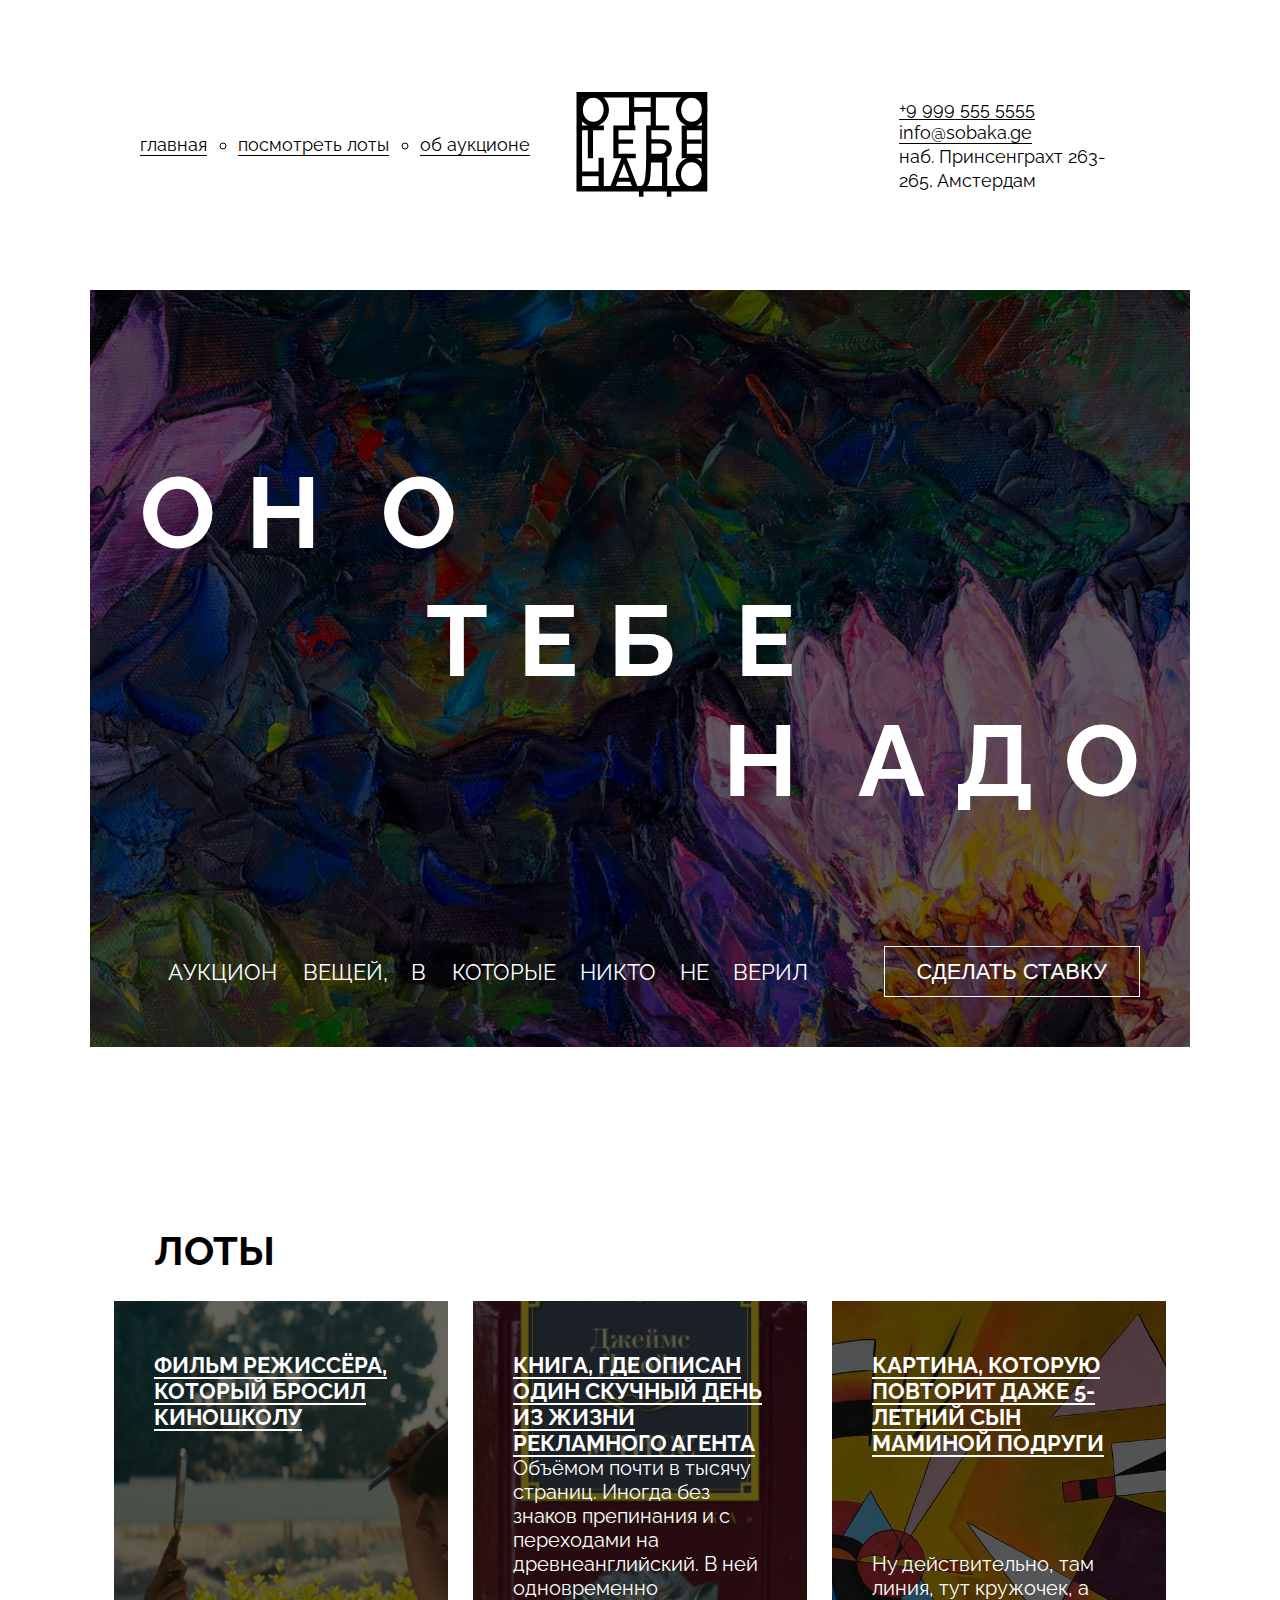
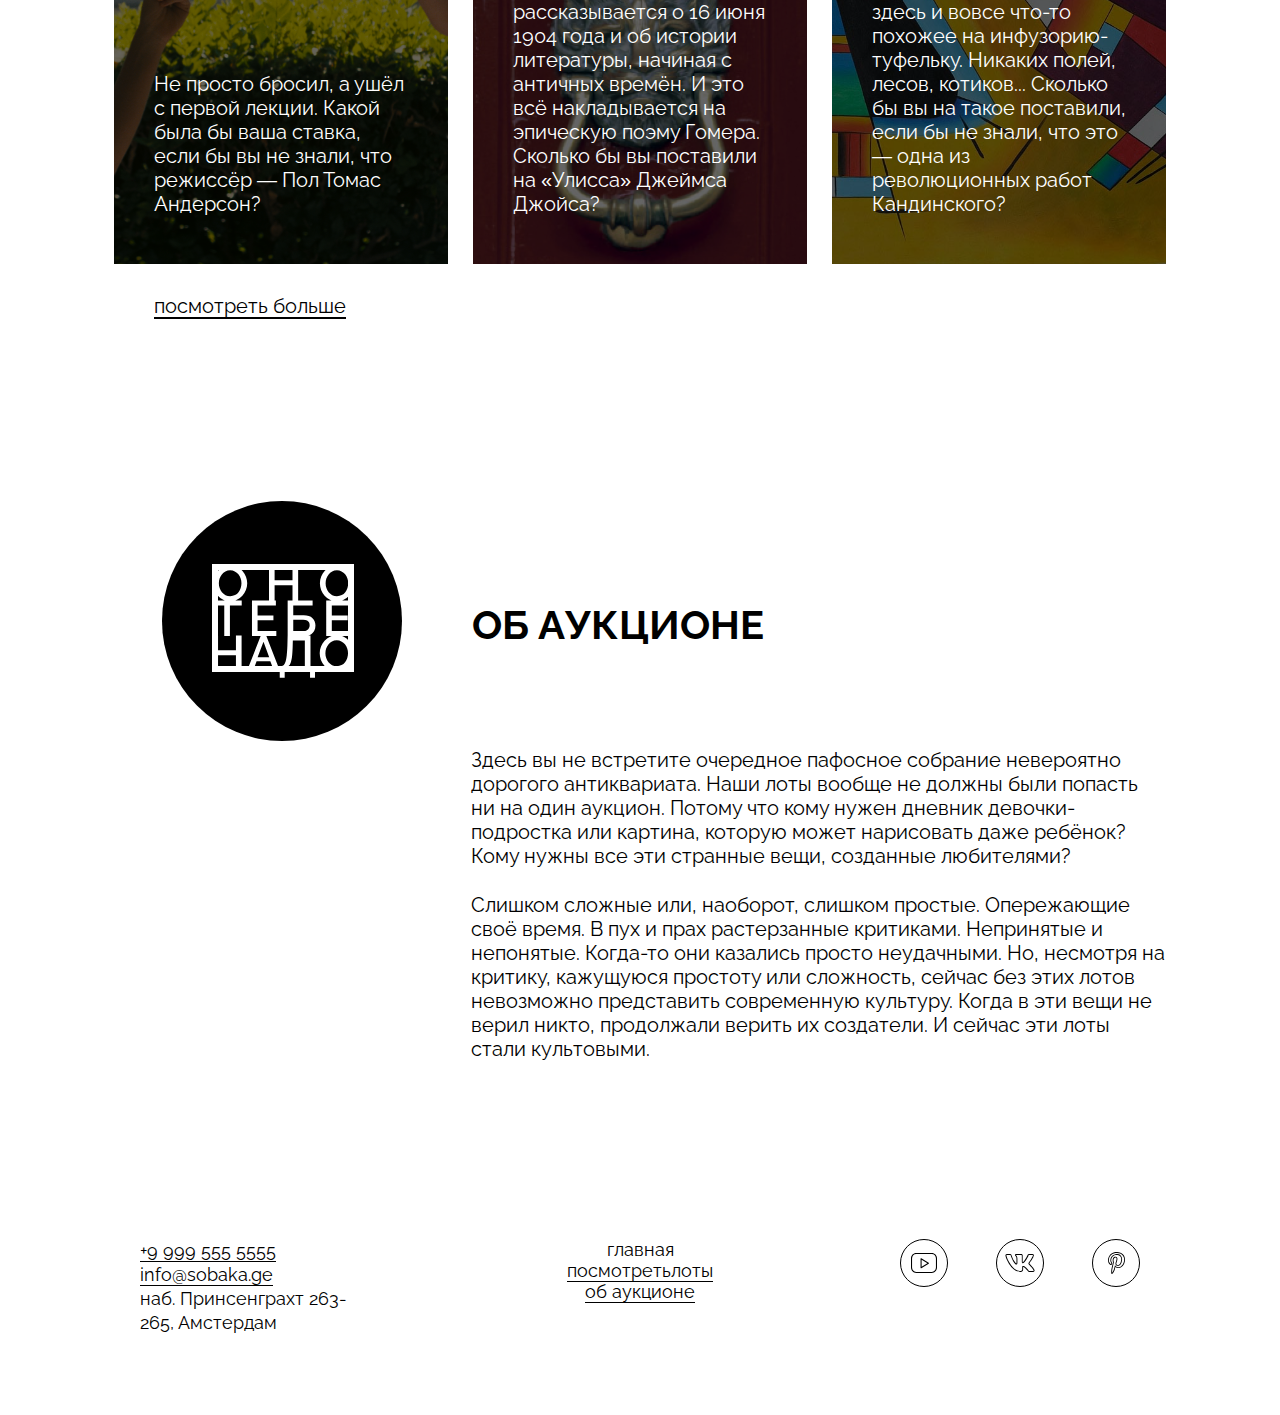
==== index.html @ 87c09fdd "after checklist" ====
<!DOCTYPE html>
  <html lang="ru">
    <head>
      <meta charset="UTF-8" />
      <meta http-equiv="X-UA-Compatible" content="IE=edge" />
      <meta name="viewport" content="width=device-width, initial-scale=1.0" />
      <title>Оно тебе надо — аукцион вещей, в которые никто не верил</title>
      <link rel="stylesheet" href="./styles/global.css">
      <link rel="stylesheet" href="./styles/style.css">
      <link rel="stylesheet" href="./fonts/fonts.css">
    </head>
    <body>
      <header class="header">
        <nav class="header_menu">
          <ul class="header_menu-list">
            <li class="header_menu-item header_menu-item_active">
              <a href="#">главная</a>
            </li>
            <li class="header_menu-item">
              <a href="#">посмотреть&nbsp;лоты</a>
            </li>
            <li class="header_menu-item">
              <a href="#">об аукционе</a>
            </li>
          </ul>
        </nav>
      <a class="header_logo-link">
        <img src="images/logo-black.svg" alt="Логотип">
      </a>
      <address class="address header_contacts">
        <a href="tel:+99995555555">+9 999 555 5555</a>
        <a href="mailto:info@sobaka.ge">info@sobaka.ge</a>
        <p>наб. Принсенграхт 263-<br>265, Амстердам</p>
      </address>
      </header>
      <main>
        <section class="cover">
          <div class="overlay"></div>
          <h1 class="cover_title"> 
            <span class="aligned-text">о<span class="letter-spacing-extended">но</span></span>
            <span class="aligned-text aligned-text_center">те<span class="letter-spacing-extended">бе</span></span>
            <span class="aligned-text aligned-text_right"><span class="letter-spacing-extended">н</span><span>ад</span><span class="no-letter-spacing">о</span></span>
          </h1>
          <div class="cover_description">
            <h4 class="cover_description-text">Аукцион 
              <span class="cover_description-text-center">вещей, в</span>
              <span class="cover_description-text-right">которые никто не верил</span>
            </h4>
            <button class="bet-button">Сделать ставку</button>
          </div>
        </section>
        <section class="lots">
          <h2 class="lots_heading">Лоты</h2>
          <ul class="lots_card-list">
            <li>
              <a href="#" class="card-link">
                <article class="card card_type_film">
                  <div class="overlay"></div>
                  <h4 class="card_title">Фильм режиссёра, который бросил киношколу</h4>
                  <p class="card_text"> Не просто бросил, а ушёл с первой лекции. Какой была бы ваша ставка, если бы вы не знали, что режиссёр — Пол Томас Андерсон?</p>
                </article> 
              </a>
            </li>
            <li>
              <a href="#" class="card-link">
                <article class="card card_type_book">
                  <div class="overlay"></div>
                  <h4 class="card_title">Книга, где описан один скучный день из жизни рекламного агента</h4>
                  <p class="card_text">Объёмом почти в тысячу страниц. Иногда без знаков препинания и с переходами на древнеанглийский. В ней одновременно рассказывается о 16 июня 1904 года и об истории литературы, начиная с античных времён. И это всё накладывается на эпическую поэму Гомера. Сколько бы вы поставили на «Улисса» Джеймса Джойса?</p>
                </article>
              </a>
            </li>
            <li>
              <a href="#" class="card-link">
                <article class="card card_type_picture">
                  <div class="overlay"></div>
                  <h4 class="card_title">Картина, которую повторит даже 5-летний сын маминой подруги</h4>
                  <p class="card_text">Ну действительно, там линия, тут кружочек, а здесь и вовсе что-то похожее на инфузорию-туфельку. Никаких полей, лесов, котиков... Сколько бы вы на такое поставили, если бы не знали, что это — одна из революционных работ Кандинского?</p>
                </article>
              </a>
            </li>
          </ul>
        <a href="#" class="lots_look-more-link">посмотреть больше</a>
        </section>
        <section class="about">
          <div class="about_column">
            <div class="about_logo">
              <img class="about_logo-image" src="./images/logo-white.svg" alt="">
            </div>
            <h2 class="about_text-title">Об аукционе</h2>
              <p class="about_text">Здесь вы не встретите очередное пафосное собрание невероятно дорогого антиквариата.
                Наши лоты вообще не должны были попасть ни на один аукцион.
                Потому что кому нужен дневник девочки-подростка или картина, которую может нарисовать даже ребёнок?
                Кому нужны все эти странные вещи, созданные любителями?
              </p>
              <p class="about_text">Слишком сложные или, наоборот, слишком простые.
                Опережающие своё время. 
                В пух и прах растерзанные критиками. 
                Непринятые и непонятые. Когда-то они казались просто неудачными. 
                Но, несмотря на критику, кажущуюся простоту или сложность, сейчас без этих лотов невозможно представить современную культуру.
                Когда в эти вещи не верил никто, продолжали верить их создатели.
                И сейчас эти лоты стали культовыми. 
              </p>
          </div>
        </section>
      </main>
    
      <footer class="footer">
        <address class="address footer_contacts">
          <a href="tel:+99995555555">+9 999 555 5555</a>
          <a href="mailto:info@sobaka.ge">info@sobaka.ge</a>
          <p>наб. Принсенграхт 263-<br>265, Амстердам</p>
        </address>
        <nav class="footer_menu">
          <ul class="footer_menu-list">
            <li class="footer_menu-item footer_menu-link_active">
              <a class="footer_menu-link" href="#">главная</a>
            </li>
            <li class="footer_menu-item">
              <a class="footer_menu-link" href="#">посмотретьлоты</a>
            </li>
            <li class="footer_menu-item">
              <a class="footer_menu-link" href="#">об аукционе</a>
            </li>
          </ul>
        </nav>
        <div class="footer_social">
          <ul class="footer_social-list">
            <li class="footer_social-list-item">
              <a href="#" class="footer_social-link">
                <img src="./images/yt.svg" alt="youTube">
              </a>
            </li>
            <li class="footer_social-list-item">
              <a href="#" class="footer_social-link">
                <img src="./images/vk.svg" alt="vk">
              </a>
            </li>
            <li class="footer_social-list-item">
              <a href="#" class="footer_social-link">
                <img src="./images/pinterest.svg" alt="pinterest">
              </a>
            </li>
          </ul>
        </div>
        
      </footer>
    </body>
  </html>
---- styles/global.css ----
*,
*::before,
*::after {
  box-sizing: border-box;
}

body {
  width: 1100px;
  margin: 0 auto;
  font-family: Raleway, sans-serif;
}

h1,
h2,
h3,
h4,
h5,
h6,
p,
ul,
ol,
li,
blockquote {
  margin: 0;
  padding: 0;
}

a {
  color: inherit;
}

img {
  width: 100%;
  height: 100%;
}
---- styles/style.css ----
/* место для вашего кода */

/* Header */

.header {
    margin: 92px 24px 45px 24px;
    padding: 0 25px;
    padding-left: 26px;
    padding-right: 25px;
    display: grid;
    grid-template-columns: 1fr min-content 1fr;
    justify-items: stretch;
}
.header_menu {
    display: grid;
}
.header_menu-list {
    display: grid;
    grid-template-rows: 1fr;
    grid-template-columns: 1fr 3fr 3fr;
    column-gap: 31px;
    align-items: center;
    justify-items: stretch;
    list-style: circle;
}
.header_menu-item {
    font-size: 18px;
    line-height: 21.13px;
    text-underline-offset: 4px;
}
.header_menu-item_active .header_menu-link {
    text-decoration: none;
}
.header_menu-item:nth-child(1) {
    list-style: none;
}
.header_logo-link {
    width: 148px;
    height: 105px;
}
.header_contacts {
    display: grid;
    justify-content: end;
    align-content: space-around;
    padding: 5px 35px 5px 0;
}
.address {
    text-underline-offset: 4px;
    font-size: 18px;
    line-height: 24px;
    font-style: normal;
}

/* Cover section*/

.cover {
    margin-top: 92px;
    margin-bottom: 20px;
    padding: 165px 50px 59px 50px;
    position: relative;
    background: url(../images/cover.jpg) center no-repeat;
    background-size: cover;
    height: 757px;
    color: #FFFFFF;
    display: grid;
    grid-template-rows: 3fr 1fr;
}

.overlay {
    position: absolute;
    inset: 0;
    height: 100%;
    width: 100%;
    z-index: 1;
    background-color: rgba(0, 0, 0, 0.6);
}
.cover_title {
    display: grid;
    grid-template-columns: 1fr;
    grid-template-rows: repeat(3, 115px);
    row-gap: 13px;
    z-index: 3;
    padding-bottom: 120px;
}
.aligned-text {
    line-height: 115px;
    letter-spacing: 30px;
    font-size: 100px;
    text-transform: uppercase;
    font-weight: 700;
}
.aligned-text_center {
    text-align: center;
}
.aligned-text_right {
    text-align: right;
    line-height: 100px;
}
.letter-spacing-extended {
    letter-spacing: 60px;
}
.no-letter-spacing {
    letter-spacing: normal;
}
.cover_description {
    display: grid;
    grid-template-columns: 3fr auto;
    z-index: 3;
    padding-left: 28px;
}
.cover_description-text {
    padding-top: 12px;
    font-size: 22px;
    text-transform: uppercase;
    font-weight: 400;
    text-align:  left;
    line-height: 28px;
    word-spacing: 20px;
}
.cover_description-text-center {
    word-spacing: 17px; 
}
.cover_description-text-right {
    word-spacing: 18px;
}
.bet-button {
    background-color: transparent;
    font-size: 22px;
    font-weight: 500;
    line-height: 26px;
    text-transform: uppercase;
    text-align: center;
    color: #FFFFFF;
    border: #FFFFFF solid 1px;
    padding: 12px 32px 11px 31px;
}


/* Lots section*/

.lots {
    margin: 180px 24px 90px 24px;
}
.lots_heading {
    font-size: 40px;
    font-weight: 700;
    line-height: 47px;
    text-transform: uppercase;
    padding-left: 40px;
    padding-bottom: 27px;
}

.lots_card-list {
    display: grid;
    grid-template-columns: 1fr 1fr 1fr;
    column-gap: 25px;
    list-style: none;
    margin-bottom: 30px;
}
.card-link {
    color: #FFFFFF;
    text-decoration: none;
}
.card {
    display: grid;
    align-content: space-between;
    padding: 51px 40px 48px 40px;
    position: relative;
}
.card_type_film {
    background: url(../images/card-lot-01.jpg) center no-repeat;
    background-size: cover;
    width: 334px;
    height: 563px;
    
}
.card_type_book {
    background: url(../images/card-lot-02.jpg) center no-repeat;
    background-size: cover;
    width: 334px;
    height: 563px;
}
.card_type_picture {
    background: url(../images/card-lot-03.jpg) center no-repeat;
    background-size: cover;
    width: 334px;
    height: 563px;
}
.card_title {
    position: relative;
    z-index: 3;
    font-size: 22px;
    font-weight: 700;
    line-height: 26px;
    text-transform: uppercase;
    text-decoration: underline;
    text-underline-offset: 4px;
}

.card_text {
    position: relative;
    z-index: 3;
    font-size: 20px;
    font-weight: 400;
    line-height: 24px; 
    text-decoration: none;
}
.lots_look-more-link {
    font-size: 20px;
    font-weight: 400;
    line-height: 25px;
    text-underline-offset: 4px;
    padding-left: 40px;
}

/* About section */

.about {
    padding: 37px 24px 13px 25px;
}
.about_column {
    padding-top: 55px;
    display: grid;
    grid-template-columns: 334px 1fr;
    grid-template-rows: auto;
    justify-items: center;
}
.about_logo {
    display: grid;
    justify-content: center;
    align-items: center;
    background-color: black;
    width: 240px;
    height: 240px;
    border-radius: 50%;
}
.about_logo-image {
    max-width: 148px;
    max-height: 114px;  
}
.about_text-title {
    margin: 100px 380px 100px 0 ;
    font-size: 40px;
    font-weight: 700;
    text-transform: uppercase;
}
.about_text {
    display: grid;
    grid-column: 2/3;
    font-size: 20px;
    font-weight: 400;
    line-height: 24px;
    padding-left: 22px;
}
.about_text:first-of-type {
    padding-bottom: 25px;
}


/* Footer */
.footer {
    margin-top: 150px;
    margin-bottom: 80px;
    display: grid;
    grid-template-columns: 1fr min-content 1fr;
    grid-template-rows: 1fr;
    padding: 15px 50px 0 50px;
    align-items: center;
}
.footer_contacts {
    display: grid;
    justify-self: start;
} 
.footer_menu {
    display: grid;
    align-self: start;
}
.footer_menu-list {
    font-style: normal;
    font-weight: 400;
    font-size: 18px;
    line-height: 21px;
    text-align: center; 
}
.footer_menu-item {
    list-style: none;
    text-underline-offset: 4px;
}
.footer_menu-link_active .footer_menu-link {
    text-decoration: none;
}

.footer_social {
    display: grid;
    justify-self: end;
    align-self: start;
}
.footer_social-list {
    display: grid;
    grid-template-rows: 1fr;
    grid-template-columns: 1fr 1fr 1fr;
}
.footer_social-list-item {
    margin-left: 48px;
    list-style: none;
    display: grid;
    justify-content: end;
    justify-self: end;
}
.footer_social-link {
    width: 48px;
    height: 48px;  
}
---- fonts/fonts.css ----
@font-face {
  font-family: Raleway;
  src:
    url(./Raleway-Regular.woff2) format('woff2'),
    url(./Raleway-Regular.woff) format('woff');
  font-weight: normal;
  font-display: swap;
}

@font-face {
  font-family: Raleway;
  src:
    url(./Raleway-Bold.woff2) format('woff2'),
    url(./Raleway-Bold.woff) format('woff');
  font-weight: bold;
  font-display: swap;
}
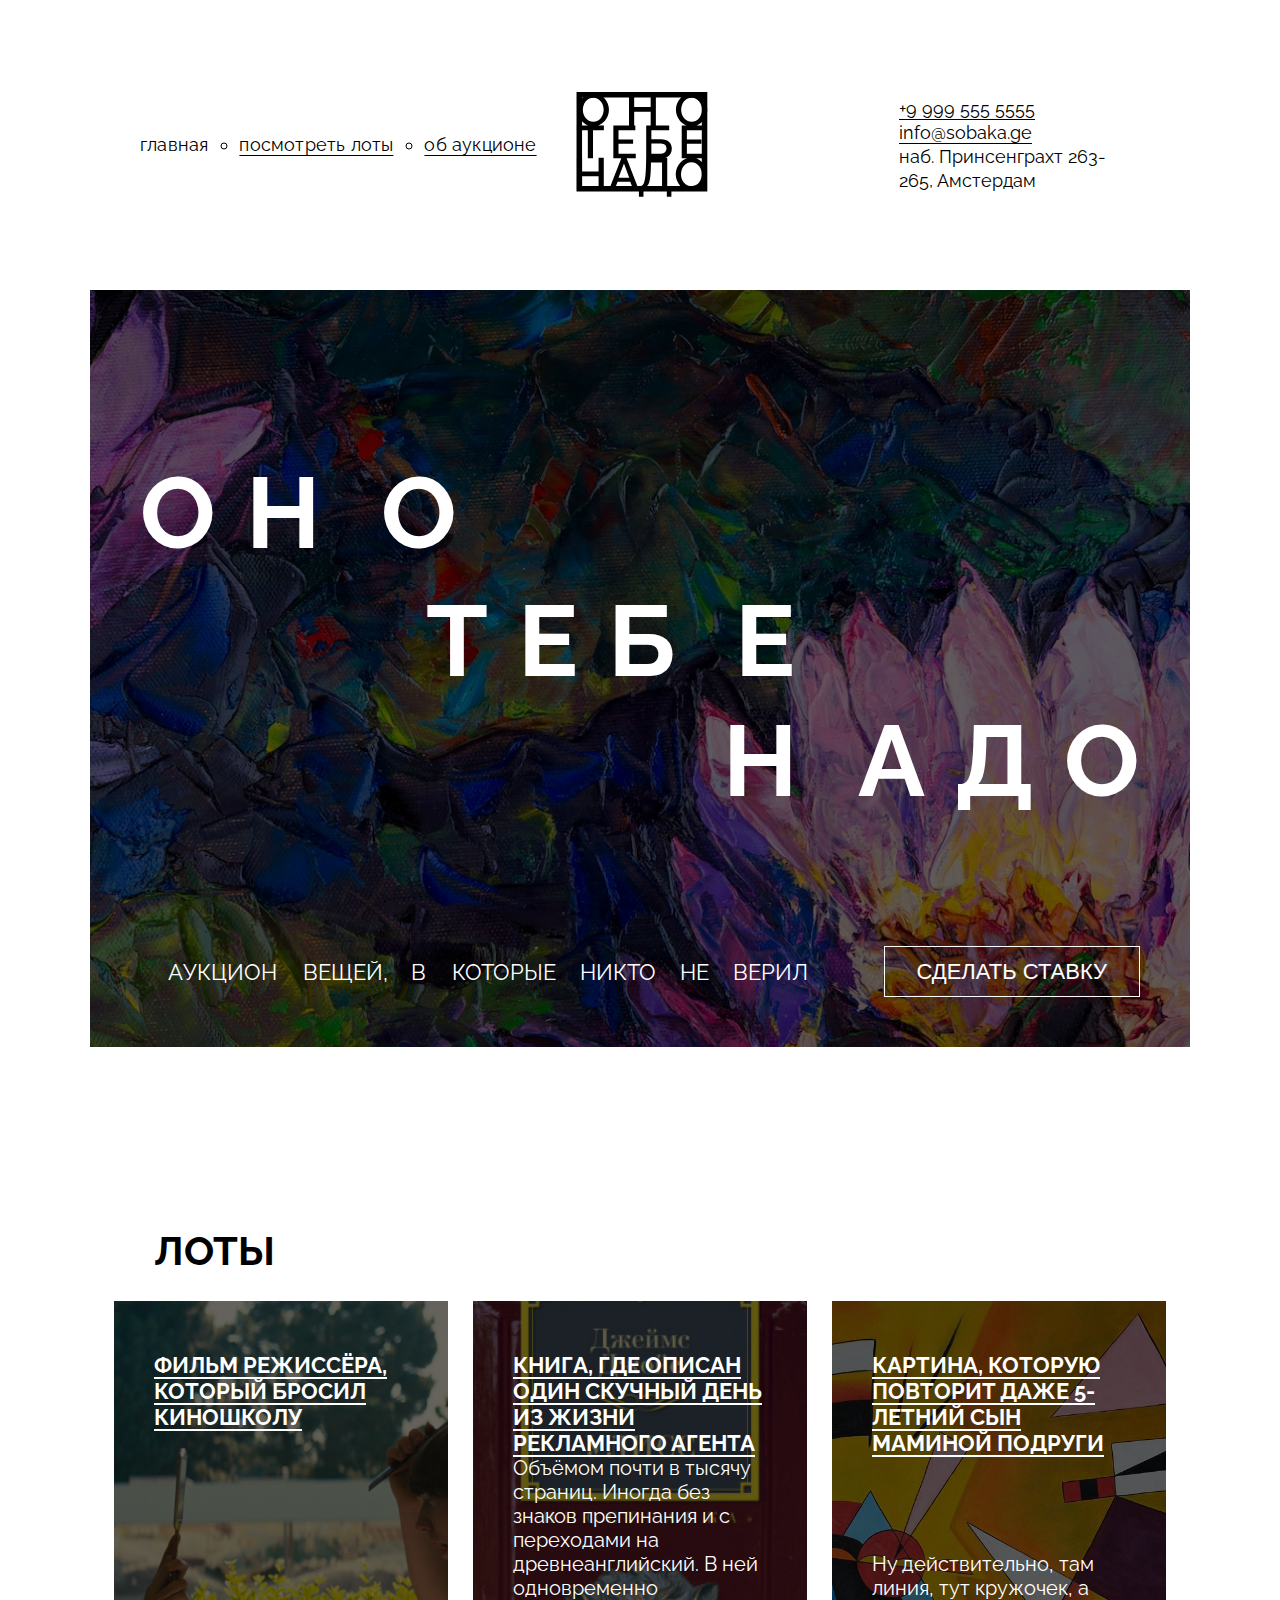
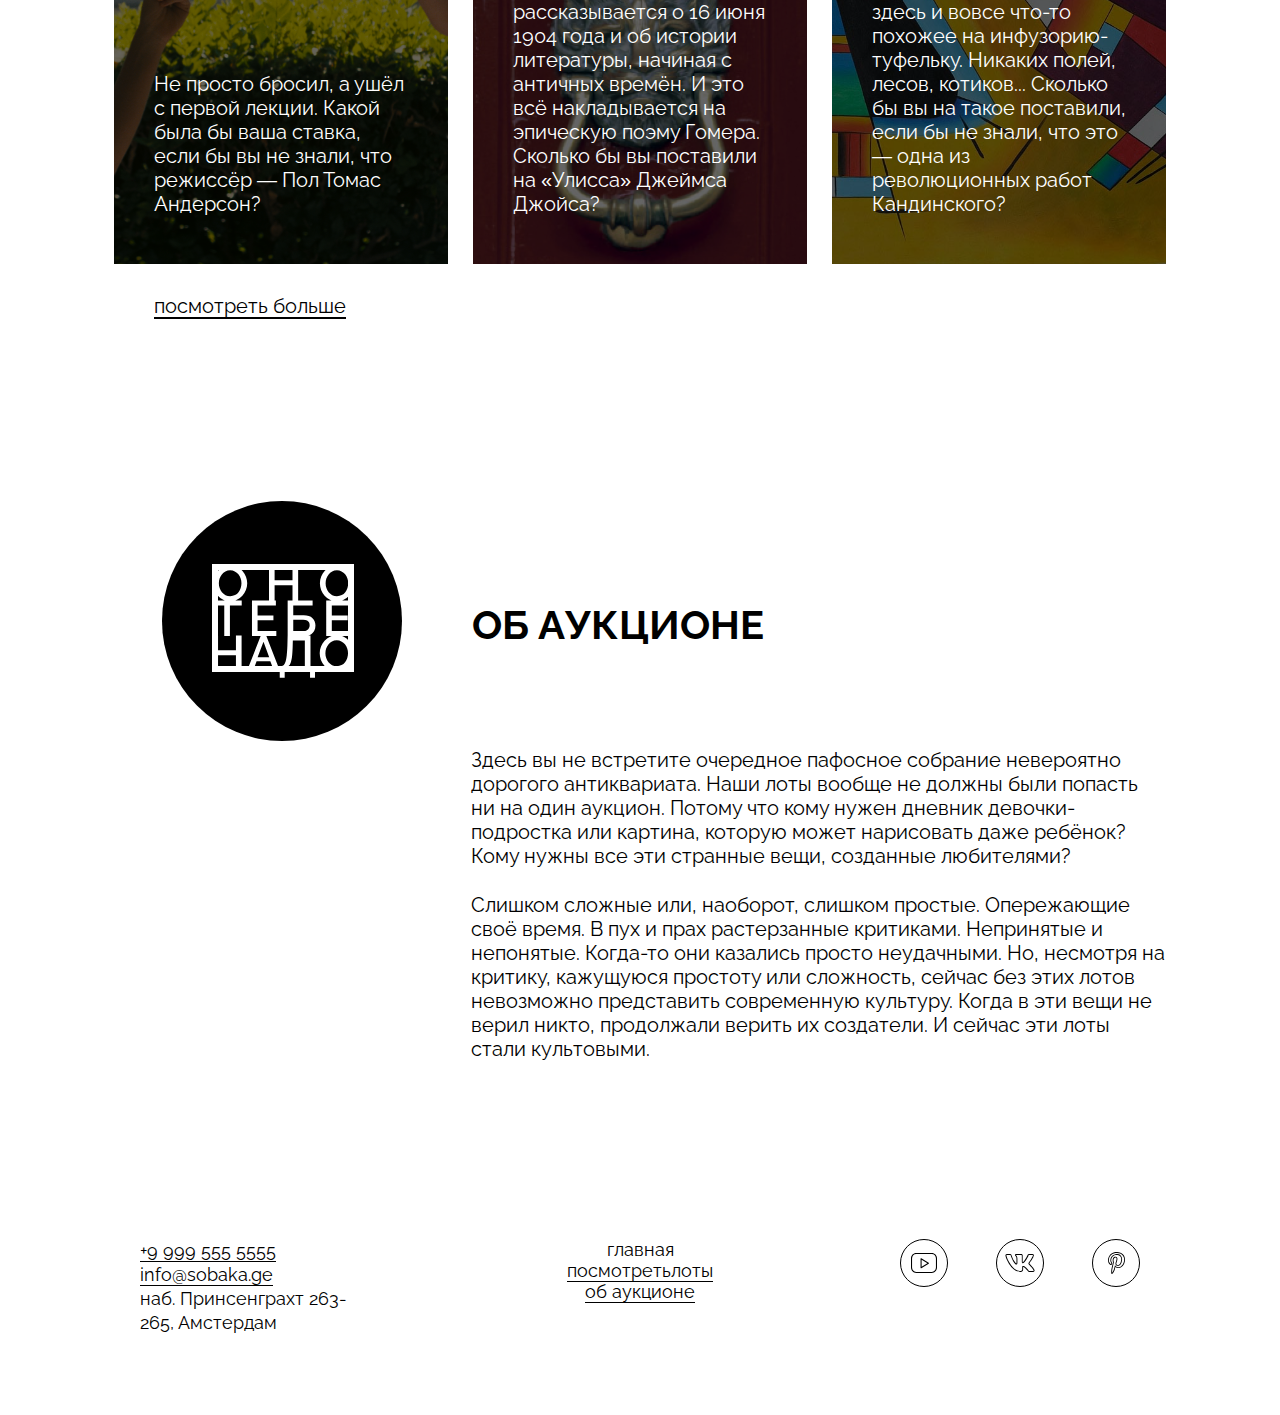
==== commit 20665c95: "after editing" ====
--- a/index.html
+++ b/index.html
@@ -1,149 +1,157 @@
-  <!DOCTYPE html>
-  <html lang="ru">
-    <head>
-      <meta charset="UTF-8" />
-      <meta http-equiv="X-UA-Compatible" content="IE=edge" />
-      <meta name="viewport" content="width=device-width, initial-scale=1.0" />
-      <title>Оно тебе надо — аукцион вещей, в которые никто не верил</title>
-      <link rel="stylesheet" href="./styles/global.css">
-      <link rel="stylesheet" href="./styles/style.css">
-      <link rel="stylesheet" href="./fonts/fonts.css">
-    </head>
-    <body>
-      <header class="header">
-        <nav class="header_menu">
-          <ul class="header_menu-list">
-            <li class="header_menu-item header_menu-item_active">
-              <a href="#">главная</a>
-            </li>
-            <li class="header_menu-item">
-              <a href="#">посмотреть&nbsp;лоты</a>
-            </li>
-            <li class="header_menu-item">
-              <a href="#">об аукционе</a>
-            </li>
-          </ul>
-        </nav>
-      <a class="header_logo-link">
-        <img src="images/logo-black.svg" alt="Логотип">
-      </a>
-      <address class="address header_contacts">
-        <a href="tel:+99995555555">+9 999 555 5555</a>
-        <a href="mailto:info@sobaka.ge">info@sobaka.ge</a>
-        <p>наб. Принсенграхт 263-<br>265, Амстердам</p>
-      </address>
-      </header>
-      <main>
-        <section class="cover">
-          <div class="overlay"></div>
-          <h1 class="cover_title"> 
-            <span class="aligned-text">о<span class="letter-spacing-extended">но</span></span>
-            <span class="aligned-text aligned-text_center">те<span class="letter-spacing-extended">бе</span></span>
-            <span class="aligned-text aligned-text_right"><span class="letter-spacing-extended">н</span><span>ад</span><span class="no-letter-spacing">о</span></span>
-          </h1>
-          <div class="cover_description">
-            <h4 class="cover_description-text">Аукцион 
-              <span class="cover_description-text-center">вещей, в</span>
-              <span class="cover_description-text-right">которые никто не верил</span>
-            </h4>
-            <button class="bet-button">Сделать ставку</button>
-          </div>
-        </section>
-        <section class="lots">
-          <h2 class="lots_heading">Лоты</h2>
-          <ul class="lots_card-list">
-            <li>
-              <a href="#" class="card-link">
-                <article class="card card_type_film">
-                  <div class="overlay"></div>
-                  <h4 class="card_title">Фильм режиссёра, который бросил киношколу</h4>
-                  <p class="card_text"> Не просто бросил, а ушёл с первой лекции. Какой была бы ваша ставка, если бы вы не знали, что режиссёр — Пол Томас Андерсон?</p>
-                </article> 
-              </a>
-            </li>
-            <li>
-              <a href="#" class="card-link">
-                <article class="card card_type_book">
-                  <div class="overlay"></div>
-                  <h4 class="card_title">Книга, где описан один скучный день из жизни рекламного агента</h4>
-                  <p class="card_text">Объёмом почти в тысячу страниц. Иногда без знаков препинания и с переходами на древнеанглийский. В ней одновременно рассказывается о 16 июня 1904 года и об истории литературы, начиная с античных времён. И это всё накладывается на эпическую поэму Гомера. Сколько бы вы поставили на «Улисса» Джеймса Джойса?</p>
-                </article>
-              </a>
-            </li>
-            <li>
-              <a href="#" class="card-link">
-                <article class="card card_type_picture">
-                  <div class="overlay"></div>
-                  <h4 class="card_title">Картина, которую повторит даже 5-летний сын маминой подруги</h4>
-                  <p class="card_text">Ну действительно, там линия, тут кружочек, а здесь и вовсе что-то похожее на инфузорию-туфельку. Никаких полей, лесов, котиков... Сколько бы вы на такое поставили, если бы не знали, что это — одна из революционных работ Кандинского?</p>
-                </article>
-              </a>
-            </li>
-          </ul>
-        <a href="#" class="lots_look-more-link">посмотреть больше</a>
-        </section>
-        <section class="about">
-          <div class="about_column">
-            <div class="about_logo">
-              <img class="about_logo-image" src="./images/logo-white.svg" alt="">
-            </div>
-            <h2 class="about_text-title">Об аукционе</h2>
-              <p class="about_text">Здесь вы не встретите очередное пафосное собрание невероятно дорогого антиквариата.
-                Наши лоты вообще не должны были попасть ни на один аукцион.
-                Потому что кому нужен дневник девочки-подростка или картина, которую может нарисовать даже ребёнок?
-                Кому нужны все эти странные вещи, созданные любителями?
-              </p>
-              <p class="about_text">Слишком сложные или, наоборот, слишком простые.
-                Опережающие своё время. 
-                В пух и прах растерзанные критиками. 
-                Непринятые и непонятые. Когда-то они казались просто неудачными. 
-                Но, несмотря на критику, кажущуюся простоту или сложность, сейчас без этих лотов невозможно представить современную культуру.
-                Когда в эти вещи не верил никто, продолжали верить их создатели.
-                И сейчас эти лоты стали культовыми. 
-              </p>
-          </div>
-        </section>
-      </main>
-    
-      <footer class="footer">
-        <address class="address footer_contacts">
-          <a href="tel:+99995555555">+9 999 555 5555</a>
-          <a href="mailto:info@sobaka.ge">info@sobaka.ge</a>
-          <p>наб. Принсенграхт 263-<br>265, Амстердам</p>
-        </address>
-        <nav class="footer_menu">
-          <ul class="footer_menu-list">
-            <li class="footer_menu-item footer_menu-link_active">
-              <a class="footer_menu-link" href="#">главная</a>
-            </li>
-            <li class="footer_menu-item">
-              <a class="footer_menu-link" href="#">посмотретьлоты</a>
-            </li>
-            <li class="footer_menu-item">
-              <a class="footer_menu-link" href="#">об аукционе</a>
-            </li>
-          </ul>
-        </nav>
-        <div class="footer_social">
-          <ul class="footer_social-list">
-            <li class="footer_social-list-item">
-              <a href="#" class="footer_social-link">
-                <img src="./images/yt.svg" alt="youTube">
-              </a>
-            </li>
-            <li class="footer_social-list-item">
-              <a href="#" class="footer_social-link">
-                <img src="./images/vk.svg" alt="vk">
-              </a>
-            </li>
-            <li class="footer_social-list-item">
-              <a href="#" class="footer_social-link">
-                <img src="./images/pinterest.svg" alt="pinterest">
-              </a>
-            </li>
-          </ul>
+<!DOCTYPE html>
+<html lang="ru">
+
+<head>
+  <meta charset="UTF-8" />
+  <meta http-equiv="X-UA-Compatible" content="IE=edge" />
+  <meta name="viewport" content="width=device-width, initial-scale=1.0" />
+  <title>Оно тебе надо — аукцион вещей, в которые никто не верил</title>
+  <link rel="stylesheet" href="./fonts/fonts.css">
+  <link rel="stylesheet" href="./styles/global.css">
+  <link rel="stylesheet" href="./styles/style.css">
+</head>
+
+<body>
+  <header class="header">
+    <nav class="header_menu">
+      <ul class="header_menu-list">
+        <li class="header_menu-item header_menu-item_active">
+          <a class="header_menu-link" href="#">главная</a>
+        </li>
+        <li class="header_menu-item">
+          <a class="header_menu-link" href="#">посмотреть&nbsp;лоты</a>
+        </li>
+        <li class="header_menu-item">
+          <a class="header_menu-link" href="#">об аукционе</a>
+        </li>
+      </ul>
+    </nav>
+    <a class="header_logo-link">
+      <img src="images/logo-black.svg" alt="Логотип">
+    </a>
+    <address class="address header_contacts">
+      <a href="tel:+99995555555">+9 999 555 5555</a>
+      <a href="mailto:info@sobaka.ge">info@sobaka.ge</a>
+      <p>наб. Принсенграхт 263-<br>265, Амстердам</p>
+    </address>
+  </header>
+  <main>
+    <section class="cover">
+      <div class="overlay"></div>
+      <h1 class="cover_title">
+        <span class="aligned-text">о<span class="letter-spacing-extended">но</span></span>
+        <span class="aligned-text aligned-text_center">те<span class="letter-spacing-extended">бе</span></span>
+        <span class="aligned-text aligned-text_right"><span class="letter-spacing-extended">н</span><span>ад</span><span
+            class="no-letter-spacing">о</span></span>
+      </h1>
+      <div class="cover_description">
+        <span class="cover_description-text">Аукцион
+          <span class="cover_description-text-center">вещей, в</span>
+          <span class="cover_description-text-right">которые никто не верил</span>
+        </span>
+        <button type="button" class="bet-button">Сделать ставку</button>
+      </div>
+    </section>
+    <section class="lots">
+      <h2 class="lots_heading">Лоты</h2>
+      <ul class="lots_card-list">
+        <li>
+          <a href="#" class="card-link">
+            <article class="card card_type_film">
+              <div class="overlay"></div>
+              <h3 class="card_title">Фильм режиссёра, который бросил киношколу</h3>
+              <p class="card_text"> Не просто бросил, а ушёл с первой лекции. Какой была бы ваша ставка, если бы вы не
+                знали, что режиссёр — Пол Томас Андерсон?</p>
+            </article>
+          </a>
+        </li>
+        <li>
+          <a href="#" class="card-link">
+            <article class="card card_type_book">
+              <div class="overlay"></div>
+              <h3 class="card_title">Книга, где описан один скучный день из жизни рекламного агента</h3>
+              <p class="card_text">Объёмом почти в тысячу страниц. Иногда без знаков препинания и с переходами на
+                древнеанглийский. В ней одновременно рассказывается о 16 июня 1904 года и об истории литературы, начиная
+                с античных времён. И это всё накладывается на эпическую поэму Гомера. Сколько бы вы поставили на
+                «Улисса» Джеймса Джойса?</p>
+            </article>
+          </a>
+        </li>
+        <li>
+          <a href="#" class="card-link">
+            <article class="card card_type_picture">
+              <div class="overlay"></div>
+              <h3 class="card_title">Картина, которую повторит даже 5-летний сын маминой подруги</h3>
+              <p class="card_text">Ну действительно, там линия, тут кружочек, а здесь и вовсе что-то похожее на
+                инфузорию-туфельку. Никаких полей, лесов, котиков... Сколько бы вы на такое поставили, если бы не знали,
+                что это — одна из революционных работ Кандинского?</p>
+            </article>
+          </a>
+        </li>
+      </ul>
+      <a href="#" class="lots_look-more-link">посмотреть больше</a>
+    </section>
+    <section class="about">
+      <div class="about_column">
+        <div class="about_logo">
+          <img class="about_logo-image" src="./images/logo-white.svg" alt="Логотип">
         </div>
-        
-      </footer>
-    </body>
-  </html>
+        <h2 class="about_text-title">Об аукционе</h2>
+        <p class="about_text">Здесь вы не встретите очередное пафосное собрание невероятно дорогого антиквариата.
+          Наши лоты вообще не должны были попасть ни на один аукцион.
+          Потому что кому нужен дневник девочки-подростка или картина, которую может нарисовать даже ребёнок?
+          Кому нужны все эти странные вещи, созданные любителями?
+        </p>
+        <p class="about_text">Слишком сложные или, наоборот, слишком простые.
+          Опережающие своё время.
+          В пух и прах растерзанные критиками.
+          Непринятые и непонятые. Когда-то они казались просто неудачными.
+          Но, несмотря на критику, кажущуюся простоту или сложность, сейчас без этих лотов невозможно представить
+          современную культуру.
+          Когда в эти вещи не верил никто, продолжали верить их создатели.
+          И сейчас эти лоты стали культовыми.
+        </p>
+      </div>
+    </section>
+  </main>
+
+  <footer class="footer">
+    <address class="address footer_contacts">
+      <a href="tel:+99995555555">+9 999 555 5555</a>
+      <a href="mailto:info@sobaka.ge">info@sobaka.ge</a>
+      <p>наб. Принсенграхт 263-<br>265, Амстердам</p>
+    </address>
+    <nav class="footer_menu">
+      <ul class="footer_menu-list">
+        <li class="footer_menu-item footer_menu-link_active">
+          <a class="footer_menu-link" href="#">главная</a>
+        </li>
+        <li class="footer_menu-item">
+          <a class="footer_menu-link" href="#">посмотретьлоты</a>
+        </li>
+        <li class="footer_menu-item">
+          <a class="footer_menu-link" href="#">об аукционе</a>
+        </li>
+      </ul>
+    </nav>
+    <ul class="footer_social-list">
+      <li class="footer_social-list-item">
+        <a href="#" class="footer_social-link">
+          <img src="./images/yt.svg" alt="youTube">
+        </a>
+      </li>
+      <li class="footer_social-list-item">
+        <a href="#" class="footer_social-link">
+          <img src="./images/vk.svg" alt="vk">
+        </a>
+      </li>
+      <li class="footer_social-list-item">
+        <a href="#" class="footer_social-link">
+          <img src="./images/pinterest.svg" alt="pinterest">
+        </a>
+      </li>
+    </ul>
+  </footer>
+</body>
+
+</html>--- a/styles/style.css
+++ b/styles/style.css
@@ -1,7 +1,4 @@
 /* место для вашего кода */
-
-/* Header */
-
 .header {
     margin: 92px 24px 45px 24px;
     padding: 0 25px;
@@ -27,6 +24,8 @@
     font-size: 18px;
     line-height: 21.13px;
     text-underline-offset: 4px;
+    font-weight: 400;
+    letter-spacing: 0.2px;
 }
 .header_menu-item_active .header_menu-link {
     text-decoration: none;
@@ -50,9 +49,6 @@
     line-height: 24px;
     font-style: normal;
 }
-
-/* Cover section*/
-
 .cover {
     margin-top: 92px;
     margin-bottom: 20px;
@@ -60,12 +56,11 @@
     position: relative;
     background: url(../images/cover.jpg) center no-repeat;
     background-size: cover;
-    height: 757px;
-    color: #FFFFFF;
+    max-height: 757px;
+    color: #FFF;
     display: grid;
     grid-template-rows: 3fr 1fr;
 }
-
 .overlay {
     position: absolute;
     inset: 0;
@@ -118,7 +113,7 @@
     word-spacing: 20px;
 }
 .cover_description-text-center {
-    word-spacing: 17px; 
+    word-spacing: 17px;
 }
 .cover_description-text-right {
     word-spacing: 18px;
@@ -130,14 +125,10 @@
     line-height: 26px;
     text-transform: uppercase;
     text-align: center;
-    color: #FFFFFF;
-    border: #FFFFFF solid 1px;
+    color: #FFF;
+    border: #FFF solid 1px;
     padding: 12px 32px 11px 31px;
 }
-
-
-/* Lots section*/
-
 .lots {
     margin: 180px 24px 90px 24px;
 }
@@ -149,16 +140,14 @@
     padding-left: 40px;
     padding-bottom: 27px;
 }
-
 .lots_card-list {
     display: grid;
     grid-template-columns: 1fr 1fr 1fr;
     column-gap: 25px;
     list-style: none;
-    margin-bottom: 30px;
 }
 .card-link {
-    color: #FFFFFF;
+    color: #FFF;
     text-decoration: none;
 }
 .card {
@@ -166,26 +155,19 @@
     align-content: space-between;
     padding: 51px 40px 48px 40px;
     position: relative;
+    min-width: 334px;
+    min-height: 563px;
 }
 .card_type_film {
-    background: url(../images/card-lot-01.jpg) center no-repeat;
-    background-size: cover;
-    width: 334px;
-    height: 563px;
+    background: url(../images/card-lot-01.jpg) center/cover no-repeat;
+}
+.card_type_book {
+    background: url(../images/card-lot-02.jpg) center/cover no-repeat;
+}
+.card_type_picture {
+    background: url(../images/card-lot-03.jpg) center/cover no-repeat;
     
 }
-.card_type_book {
-    background: url(../images/card-lot-02.jpg) center no-repeat;
-    background-size: cover;
-    width: 334px;
-    height: 563px;
-}
-.card_type_picture {
-    background: url(../images/card-lot-03.jpg) center no-repeat;
-    background-size: cover;
-    width: 334px;
-    height: 563px;
-}
 .card_title {
     position: relative;
     z-index: 3;
@@ -196,25 +178,23 @@
     text-decoration: underline;
     text-underline-offset: 4px;
 }
-
 .card_text {
     position: relative;
     z-index: 3;
     font-size: 20px;
     font-weight: 400;
-    line-height: 24px; 
+    line-height: 24px;
     text-decoration: none;
 }
 .lots_look-more-link {
+    display: block;
     font-size: 20px;
     font-weight: 400;
     line-height: 25px;
     text-underline-offset: 4px;
     padding-left: 40px;
-}
-
-/* About section */
-
+    margin-top: 30px;
+}
 .about {
     padding: 37px 24px 13px 25px;
 }
@@ -236,7 +216,7 @@
 }
 .about_logo-image {
     max-width: 148px;
-    max-height: 114px;  
+    max-height: 114px;
 }
 .about_text-title {
     margin: 100px 380px 100px 0 ;
@@ -255,9 +235,6 @@
 .about_text:first-of-type {
     padding-bottom: 25px;
 }
-
-
-/* Footer */
 .footer {
     margin-top: 150px;
     margin-bottom: 80px;
@@ -280,7 +257,7 @@
     font-weight: 400;
     font-size: 18px;
     line-height: 21px;
-    text-align: center; 
+    text-align: center;
 }
 .footer_menu-item {
     list-style: none;
@@ -289,19 +266,14 @@
 .footer_menu-link_active .footer_menu-link {
     text-decoration: none;
 }
-
-.footer_social {
+.footer_social-list {
     display: grid;
     justify-self: end;
     align-self: start;
-}
-.footer_social-list {
-    display: grid;
-    grid-template-rows: 1fr;
     grid-template-columns: 1fr 1fr 1fr;
+    column-gap: 48px;
 }
 .footer_social-list-item {
-    margin-left: 48px;
     list-style: none;
     display: grid;
     justify-content: end;
@@ -309,7 +281,5 @@
 }
 .footer_social-link {
     width: 48px;
-    height: 48px;  
-}
-
-
+    height: 48px;
+}
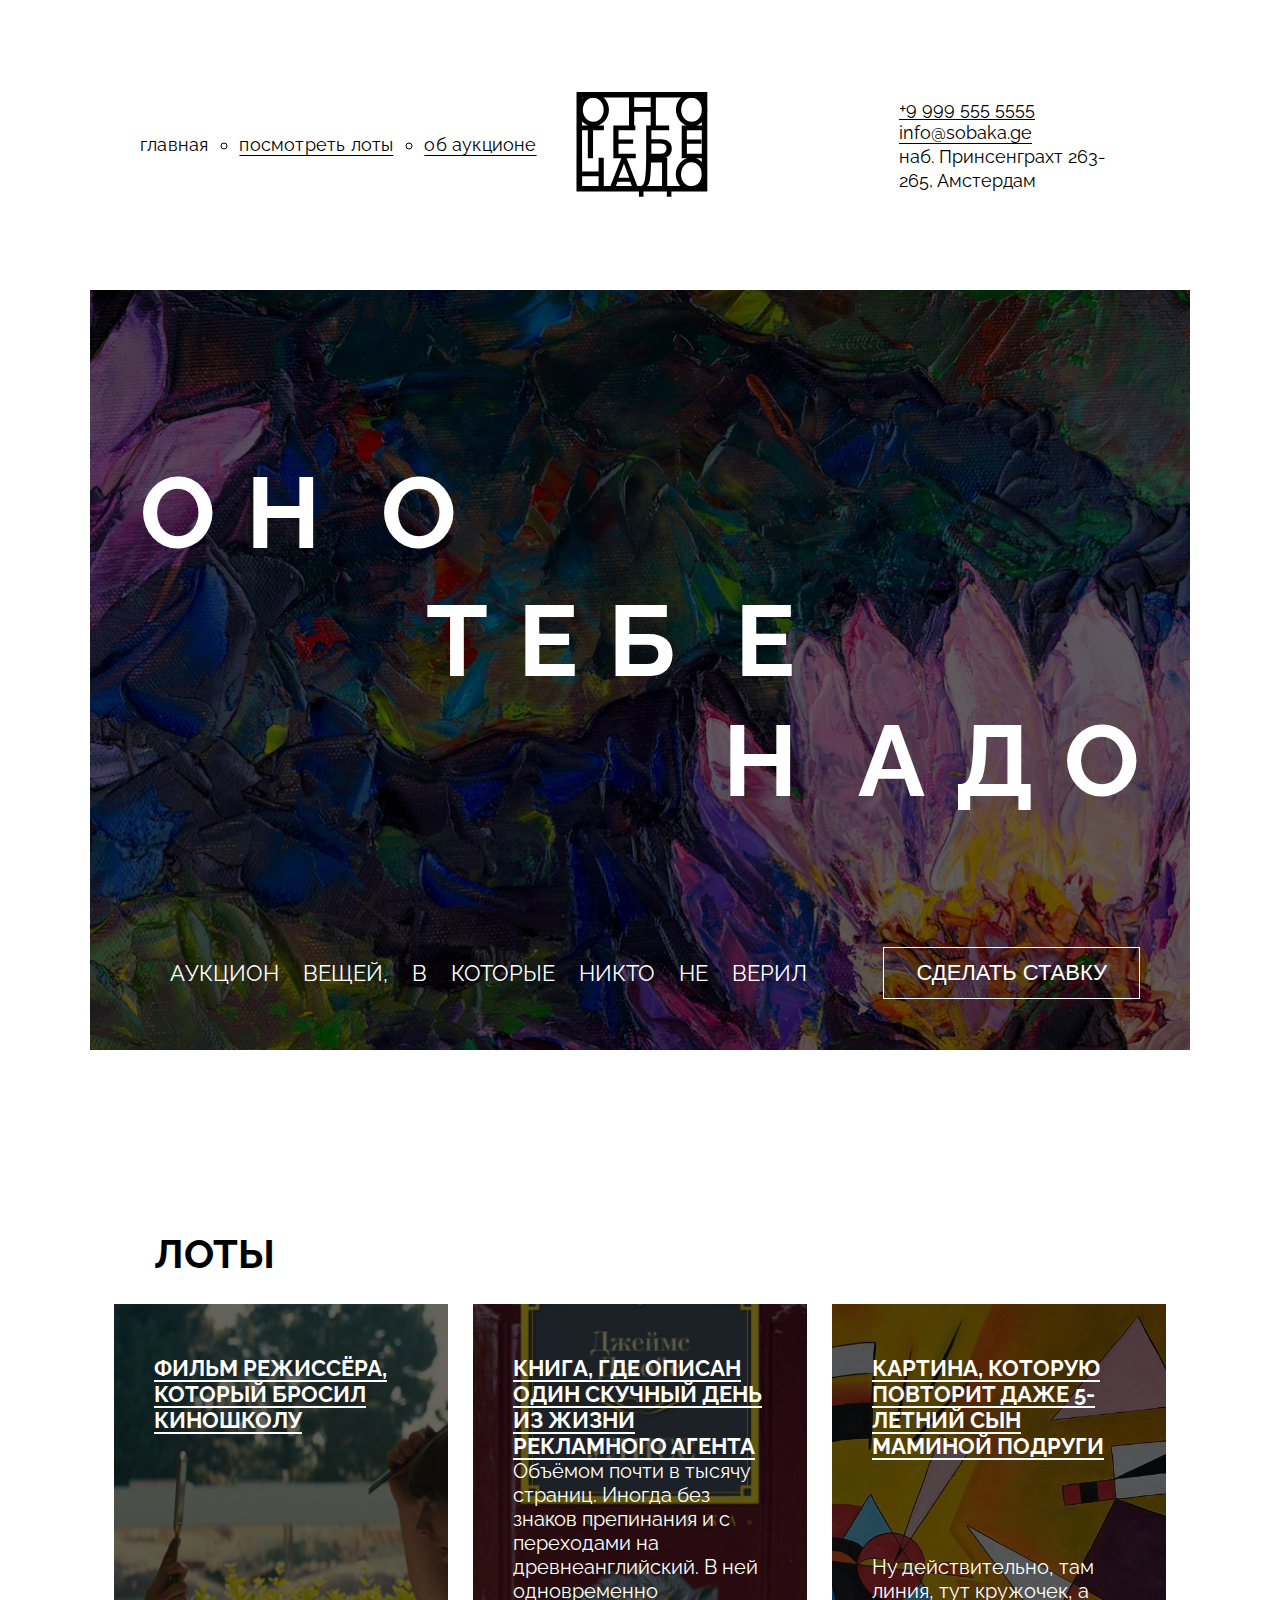
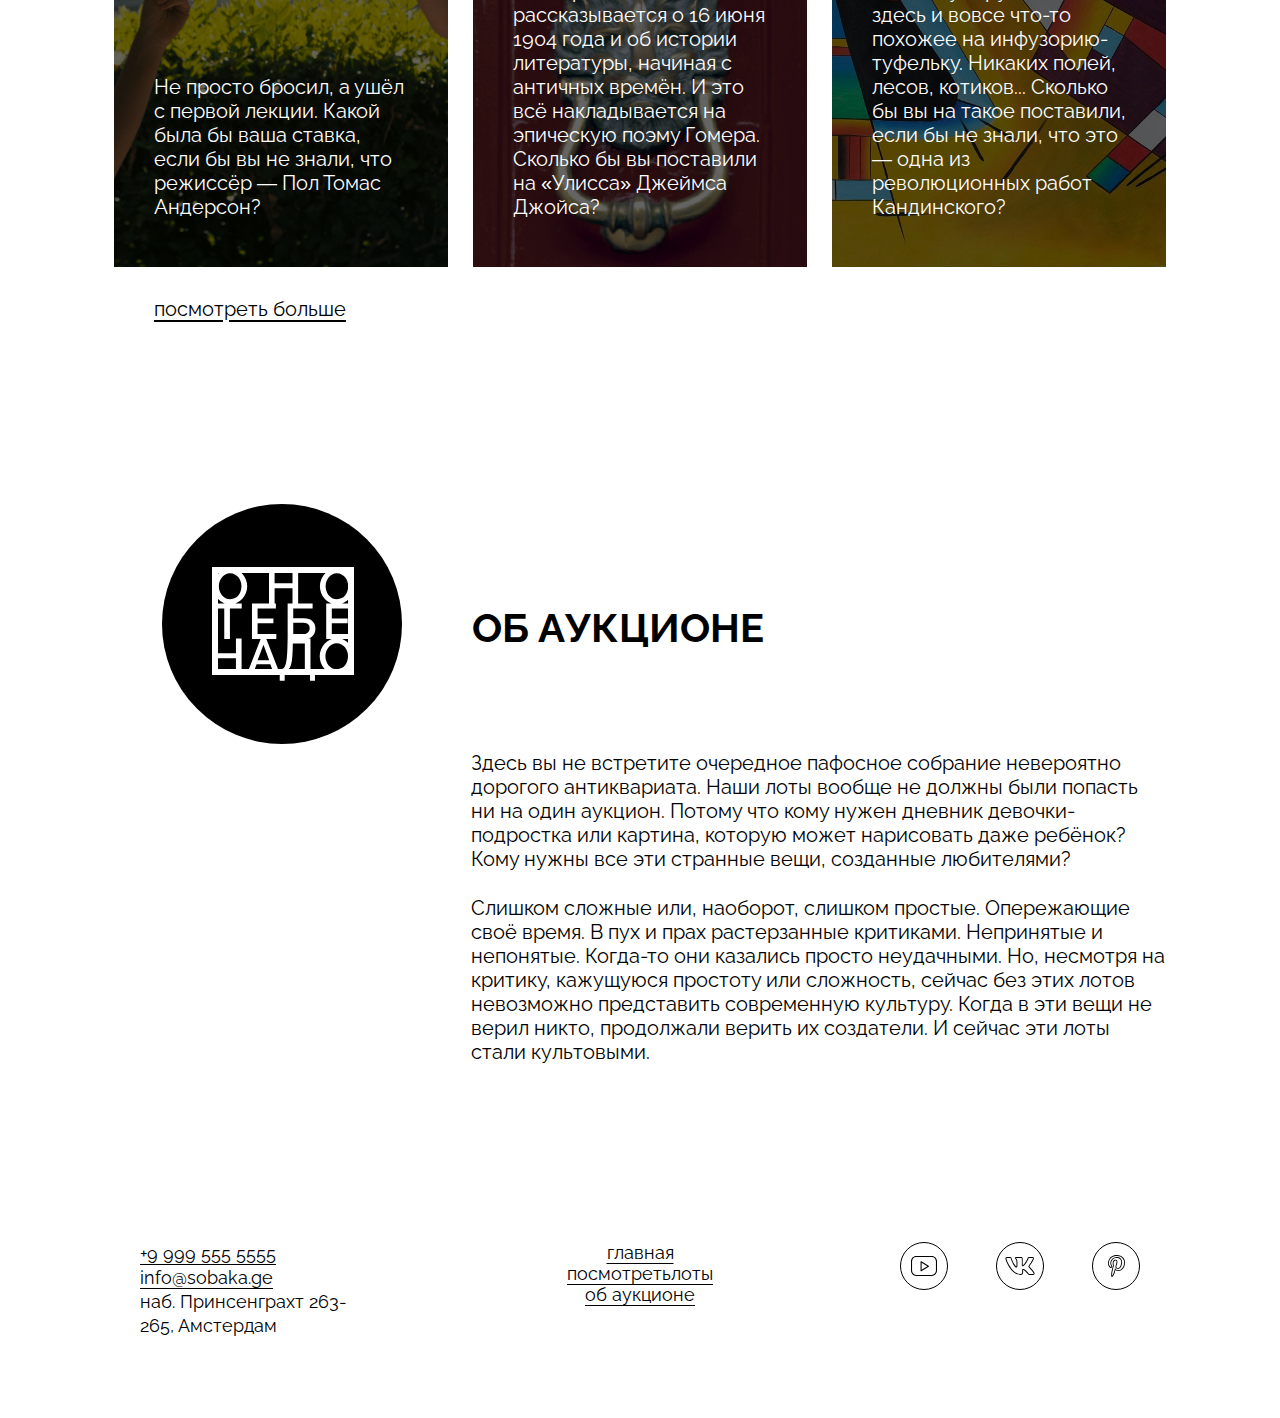
==== commit 26260e6a: "fixed" ====
--- a/index.html
+++ b/index.html
@@ -13,20 +13,20 @@
 
 <body>
   <header class="header">
-    <nav class="header_menu">
-      <ul class="header_menu-list">
-        <li class="header_menu-item header_menu-item_active">
-          <a class="header_menu-link" href="#">главная</a>
+    <nav class="header__menu">
+      <ul class="header__menu-list">
+        <li class="header__menu-item header__menu-item_active">
+          <a class="header__menu-link" href="#">главная</a>
         </li>
-        <li class="header_menu-item">
-          <a class="header_menu-link" href="#">посмотреть&nbsp;лоты</a>
+        <li class="header__menu-item">
+          <a class="header__menu-link" href="#">посмотреть&nbsp;лоты</a>
         </li>
-        <li class="header_menu-item">
-          <a class="header_menu-link" href="#">об аукционе</a>
+        <li class="header__menu-item">
+          <a class="header__menu-link" href="#">об аукционе</a>
         </li>
       </ul>
     </nav>
-    <a class="header_logo-link">
+    <a class="header__logo-link">
       <img src="images/logo-black.svg" alt="Логотип">
     </a>
     <address class="address header_contacts">
@@ -38,29 +38,30 @@
   <main>
     <section class="cover">
       <div class="overlay"></div>
-      <h1 class="cover_title">
+      <h1 class="cover__title">
         <span class="aligned-text">о<span class="letter-spacing-extended">но</span></span>
         <span class="aligned-text aligned-text_center">те<span class="letter-spacing-extended">бе</span></span>
         <span class="aligned-text aligned-text_right"><span class="letter-spacing-extended">н</span><span>ад</span><span
             class="no-letter-spacing">о</span></span>
       </h1>
-      <div class="cover_description">
-        <span class="cover_description-text">Аукцион
+      <div class="cover__description">
+        <span class="cover__description-text">Аукцион вещей, в которые никто не верил</span>
+        <!-- <span class="cover_description-text">Аукцион
           <span class="cover_description-text-center">вещей, в</span>
           <span class="cover_description-text-right">которые никто не верил</span>
-        </span>
+        </span> -->
         <button type="button" class="bet-button">Сделать ставку</button>
       </div>
     </section>
     <section class="lots">
-      <h2 class="lots_heading">Лоты</h2>
-      <ul class="lots_card-list">
+      <h2 class="lots__heading">Лоты</h2>
+      <ul class="lots__card-list">
         <li>
           <a href="#" class="card-link">
             <article class="card card_type_film">
               <div class="overlay"></div>
-              <h3 class="card_title">Фильм режиссёра, который бросил киношколу</h3>
-              <p class="card_text"> Не просто бросил, а ушёл с первой лекции. Какой была бы ваша ставка, если бы вы не
+              <h3 class="card__title">Фильм режиссёра, который бросил киношколу</h3>
+              <p class="card__text"> Не просто бросил, а ушёл с первой лекции. Какой была бы ваша ставка, если бы вы не
                 знали, что режиссёр — Пол Томас Андерсон?</p>
             </article>
           </a>
@@ -69,8 +70,8 @@
           <a href="#" class="card-link">
             <article class="card card_type_book">
               <div class="overlay"></div>
-              <h3 class="card_title">Книга, где описан один скучный день из жизни рекламного агента</h3>
-              <p class="card_text">Объёмом почти в тысячу страниц. Иногда без знаков препинания и с переходами на
+              <h3 class="card__title">Книга, где описан один скучный день из жизни рекламного агента</h3>
+              <p class="card__text">Объёмом почти в тысячу страниц. Иногда без знаков препинания и с переходами на
                 древнеанглийский. В ней одновременно рассказывается о 16 июня 1904 года и об истории литературы, начиная
                 с античных времён. И это всё накладывается на эпическую поэму Гомера. Сколько бы вы поставили на
                 «Улисса» Джеймса Джойса?</p>
@@ -81,28 +82,28 @@
           <a href="#" class="card-link">
             <article class="card card_type_picture">
               <div class="overlay"></div>
-              <h3 class="card_title">Картина, которую повторит даже 5-летний сын маминой подруги</h3>
-              <p class="card_text">Ну действительно, там линия, тут кружочек, а здесь и вовсе что-то похожее на
+              <h3 class="card__title">Картина, которую повторит даже 5-летний сын маминой подруги</h3>
+              <p class="card__text">Ну действительно, там линия, тут кружочек, а здесь и вовсе что-то похожее на
                 инфузорию-туфельку. Никаких полей, лесов, котиков... Сколько бы вы на такое поставили, если бы не знали,
                 что это — одна из революционных работ Кандинского?</p>
             </article>
           </a>
         </li>
       </ul>
-      <a href="#" class="lots_look-more-link">посмотреть больше</a>
+      <a href="#" class="lots__look-more-link">посмотреть больше</a>
     </section>
     <section class="about">
-      <div class="about_column">
-        <div class="about_logo">
-          <img class="about_logo-image" src="./images/logo-white.svg" alt="Логотип">
+      <div class="about__column">
+        <div class="about__logo">
+          <img class="about__logo-image" src="./images/logo-white.svg" alt="Логотип">
         </div>
-        <h2 class="about_text-title">Об аукционе</h2>
-        <p class="about_text">Здесь вы не встретите очередное пафосное собрание невероятно дорогого антиквариата.
+        <h2 class="about__text-title">Об аукционе</h2>
+        <p class="about__text">Здесь вы не встретите очередное пафосное собрание невероятно дорогого антиквариата.
           Наши лоты вообще не должны были попасть ни на один аукцион.
           Потому что кому нужен дневник девочки-подростка или картина, которую может нарисовать даже ребёнок?
           Кому нужны все эти странные вещи, созданные любителями?
         </p>
-        <p class="about_text">Слишком сложные или, наоборот, слишком простые.
+        <p class="about__text">Слишком сложные или, наоборот, слишком простые.
           Опережающие своё время.
           В пух и прах растерзанные критиками.
           Непринятые и непонятые. Когда-то они казались просто неудачными.
@@ -121,32 +122,32 @@
       <a href="mailto:info@sobaka.ge">info@sobaka.ge</a>
       <p>наб. Принсенграхт 263-<br>265, Амстердам</p>
     </address>
-    <nav class="footer_menu">
-      <ul class="footer_menu-list">
-        <li class="footer_menu-item footer_menu-link_active">
-          <a class="footer_menu-link" href="#">главная</a>
+    <nav class="footer__menu">
+      <ul class="footer__menu-list">
+        <li class="footer__menu-item footer_menu-link_active">
+          <a class="footer__menu-link" href="#">главная</a>
         </li>
-        <li class="footer_menu-item">
-          <a class="footer_menu-link" href="#">посмотретьлоты</a>
+        <li class="footer__menu-item">
+          <a class="footer__menu-link" href="#">посмотретьлоты</a>
         </li>
-        <li class="footer_menu-item">
-          <a class="footer_menu-link" href="#">об аукционе</a>
+        <li class="footer__menu-item">
+          <a class="footer__menu-link" href="#">об аукционе</a>
         </li>
       </ul>
     </nav>
-    <ul class="footer_social-list">
-      <li class="footer_social-list-item">
-        <a href="#" class="footer_social-link">
+    <ul class="footer__social-list">
+      <li class="footer__social-list-item">
+        <a href="#" class="footer__social-link">
           <img src="./images/yt.svg" alt="youTube">
         </a>
       </li>
-      <li class="footer_social-list-item">
-        <a href="#" class="footer_social-link">
+      <li class="footer__social-list-item">
+        <a href="#" class="footer__social-link">
           <img src="./images/vk.svg" alt="vk">
         </a>
       </li>
-      <li class="footer_social-list-item">
-        <a href="#" class="footer_social-link">
+      <li class="footer__social-list-item">
+        <a href="#" class="footer__social-link">
           <img src="./images/pinterest.svg" alt="pinterest">
         </a>
       </li>
--- a/styles/style.css
+++ b/styles/style.css
@@ -8,10 +8,12 @@
     grid-template-columns: 1fr min-content 1fr;
     justify-items: stretch;
 }
-.header_menu {
-    display: grid;
-}
-.header_menu-list {
+
+.header__menu {
+    display: grid;
+}
+
+.header__menu-list {
     display: grid;
     grid-template-rows: 1fr;
     grid-template-columns: 1fr 3fr 3fr;
@@ -20,47 +22,55 @@
     justify-items: stretch;
     list-style: circle;
 }
-.header_menu-item {
+
+.header__menu-item {
     font-size: 18px;
     line-height: 21.13px;
     text-underline-offset: 4px;
     font-weight: 400;
     letter-spacing: 0.2px;
 }
-.header_menu-item_active .header_menu-link {
+
+.header__menu-item_active .header__menu-link {
     text-decoration: none;
 }
-.header_menu-item:nth-child(1) {
+
+.header__menu-item:nth-child(1) {
     list-style: none;
 }
-.header_logo-link {
+
+.header__logo-link {
     width: 148px;
     height: 105px;
 }
+
 .header_contacts {
     display: grid;
     justify-content: end;
     align-content: space-around;
     padding: 5px 35px 5px 0;
 }
+
 .address {
     text-underline-offset: 4px;
     font-size: 18px;
     line-height: 24px;
     font-style: normal;
 }
+
 .cover {
     margin-top: 92px;
     margin-bottom: 20px;
-    padding: 165px 50px 59px 50px;
+    padding: 165px 50px 0 50px;
     position: relative;
     background: url(../images/cover.jpg) center no-repeat;
     background-size: cover;
-    max-height: 757px;
+    min-height: 757px;
     color: #FFF;
     display: grid;
     grid-template-rows: 3fr 1fr;
 }
+
 .overlay {
     position: absolute;
     inset: 0;
@@ -69,14 +79,16 @@
     z-index: 1;
     background-color: rgba(0, 0, 0, 0.6);
 }
-.cover_title {
+
+.cover__title {
     display: grid;
     grid-template-columns: 1fr;
     grid-template-rows: repeat(3, 115px);
     row-gap: 13px;
     z-index: 3;
-    padding-bottom: 120px;
-}
+    padding-bottom: 75px;
+}
+
 .aligned-text {
     line-height: 115px;
     letter-spacing: 30px;
@@ -84,40 +96,43 @@
     text-transform: uppercase;
     font-weight: 700;
 }
+
 .aligned-text_center {
     text-align: center;
 }
+
 .aligned-text_right {
     text-align: right;
     line-height: 100px;
 }
+
 .letter-spacing-extended {
     letter-spacing: 60px;
 }
+
 .no-letter-spacing {
     letter-spacing: normal;
 }
-.cover_description {
+
+.cover__description {
     display: grid;
     grid-template-columns: 3fr auto;
+    grid-template-rows: min-content;
     z-index: 3;
-    padding-left: 28px;
-}
-.cover_description-text {
+    padding-left: 30px;
+    padding-top: 46px;
+}
+
+.cover__description-text {
     padding-top: 12px;
     font-size: 22px;
     text-transform: uppercase;
     font-weight: 400;
-    text-align:  left;
+    text-align: left;
     line-height: 28px;
-    word-spacing: 20px;
-}
-.cover_description-text-center {
-    word-spacing: 17px;
-}
-.cover_description-text-right {
     word-spacing: 18px;
 }
+
 .bet-button {
     background-color: transparent;
     font-size: 22px;
@@ -127,12 +142,14 @@
     text-align: center;
     color: #FFF;
     border: #FFF solid 1px;
-    padding: 12px 32px 11px 31px;
-}
+    padding: 12px 32px 12px 32px;
+}
+
 .lots {
     margin: 180px 24px 90px 24px;
 }
-.lots_heading {
+
+.lots__heading {
     font-size: 40px;
     font-weight: 700;
     line-height: 47px;
@@ -140,16 +157,19 @@
     padding-left: 40px;
     padding-bottom: 27px;
 }
-.lots_card-list {
+
+.lots__card-list {
     display: grid;
     grid-template-columns: 1fr 1fr 1fr;
-    column-gap: 25px;
+    gap: 25px;
     list-style: none;
 }
+
 .card-link {
     color: #FFF;
     text-decoration: none;
 }
+
 .card {
     display: grid;
     align-content: space-between;
@@ -158,17 +178,20 @@
     min-width: 334px;
     min-height: 563px;
 }
+
 .card_type_film {
     background: url(../images/card-lot-01.jpg) center/cover no-repeat;
 }
+
 .card_type_book {
     background: url(../images/card-lot-02.jpg) center/cover no-repeat;
 }
+
 .card_type_picture {
     background: url(../images/card-lot-03.jpg) center/cover no-repeat;
-    
-}
-.card_title {
+}
+
+.card__title {
     position: relative;
     z-index: 3;
     font-size: 22px;
@@ -178,7 +201,8 @@
     text-decoration: underline;
     text-underline-offset: 4px;
 }
-.card_text {
+
+.card__text {
     position: relative;
     z-index: 3;
     font-size: 20px;
@@ -186,7 +210,8 @@
     line-height: 24px;
     text-decoration: none;
 }
-.lots_look-more-link {
+
+.lots__look-more-link {
     display: block;
     font-size: 20px;
     font-weight: 400;
@@ -195,17 +220,20 @@
     padding-left: 40px;
     margin-top: 30px;
 }
+
 .about {
     padding: 37px 24px 13px 25px;
 }
-.about_column {
+
+.about__column {
     padding-top: 55px;
     display: grid;
     grid-template-columns: 334px 1fr;
     grid-template-rows: auto;
     justify-items: center;
 }
-.about_logo {
+
+.about__logo {
     display: grid;
     justify-content: center;
     align-items: center;
@@ -214,17 +242,20 @@
     height: 240px;
     border-radius: 50%;
 }
-.about_logo-image {
+
+.about__logo-image {
     max-width: 148px;
     max-height: 114px;
 }
-.about_text-title {
-    margin: 100px 380px 100px 0 ;
+
+.about__text-title {
+    margin: 100px 380px 100px 0;
     font-size: 40px;
     font-weight: 700;
     text-transform: uppercase;
 }
-.about_text {
+
+.about__text {
     display: grid;
     grid-column: 2/3;
     font-size: 20px;
@@ -232,9 +263,11 @@
     line-height: 24px;
     padding-left: 22px;
 }
-.about_text:first-of-type {
+
+.about__text:first-of-type {
     padding-bottom: 25px;
 }
+
 .footer {
     margin-top: 150px;
     margin-bottom: 80px;
@@ -244,42 +277,50 @@
     padding: 15px 50px 0 50px;
     align-items: center;
 }
+
 .footer_contacts {
     display: grid;
     justify-self: start;
-} 
-.footer_menu {
+}
+
+.footer__menu {
     display: grid;
     align-self: start;
 }
-.footer_menu-list {
+
+.footer__menu-list {
     font-style: normal;
     font-weight: 400;
     font-size: 18px;
     line-height: 21px;
     text-align: center;
 }
-.footer_menu-item {
+
+.footer__menu-item {
     list-style: none;
     text-underline-offset: 4px;
 }
-.footer_menu-link_active .footer_menu-link {
+
+.footer__menu-link_active .footer_menu-link {
     text-decoration: none;
 }
-.footer_social-list {
+
+.footer__social-list {
     display: grid;
     justify-self: end;
     align-self: start;
     grid-template-columns: 1fr 1fr 1fr;
     column-gap: 48px;
 }
-.footer_social-list-item {
+
+.footer__social-list-item {
     list-style: none;
     display: grid;
     justify-content: end;
     justify-self: end;
 }
-.footer_social-link {
+
+.footer__social-link {
     width: 48px;
     height: 48px;
-}
+}